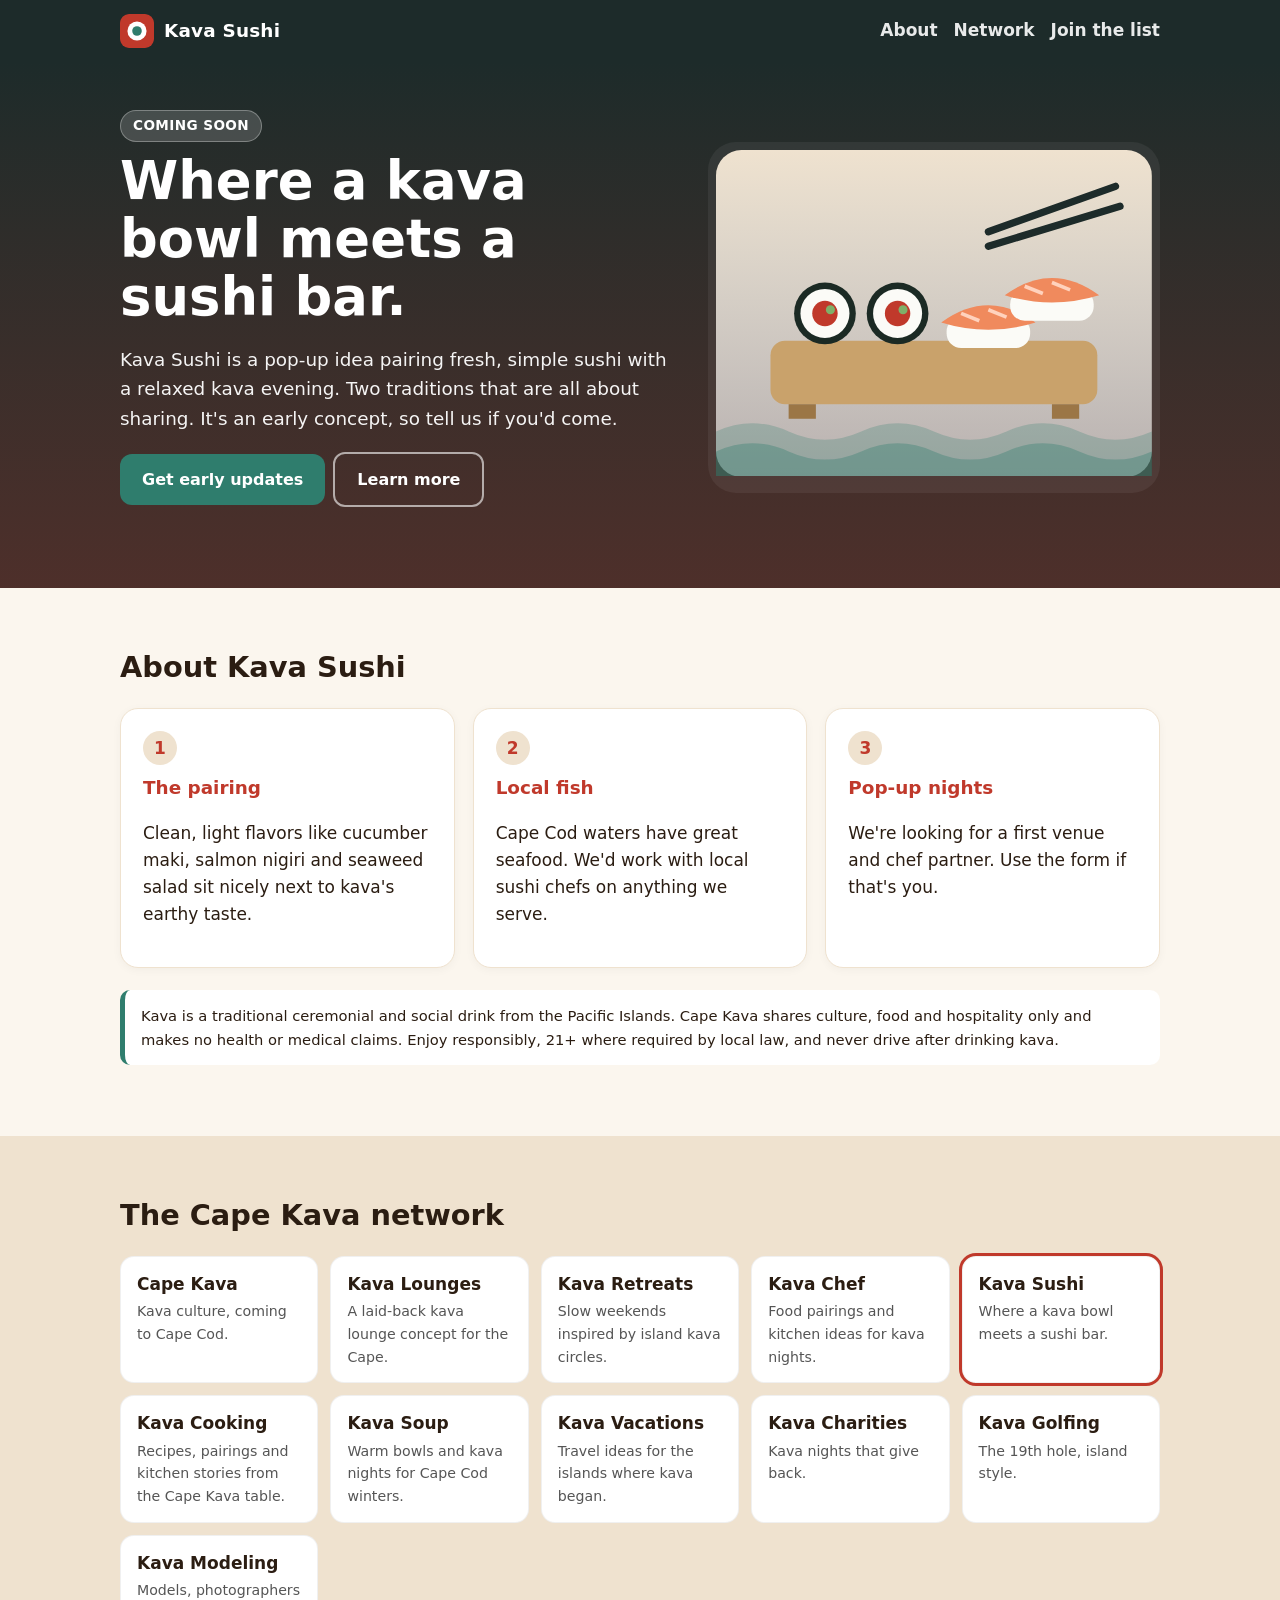
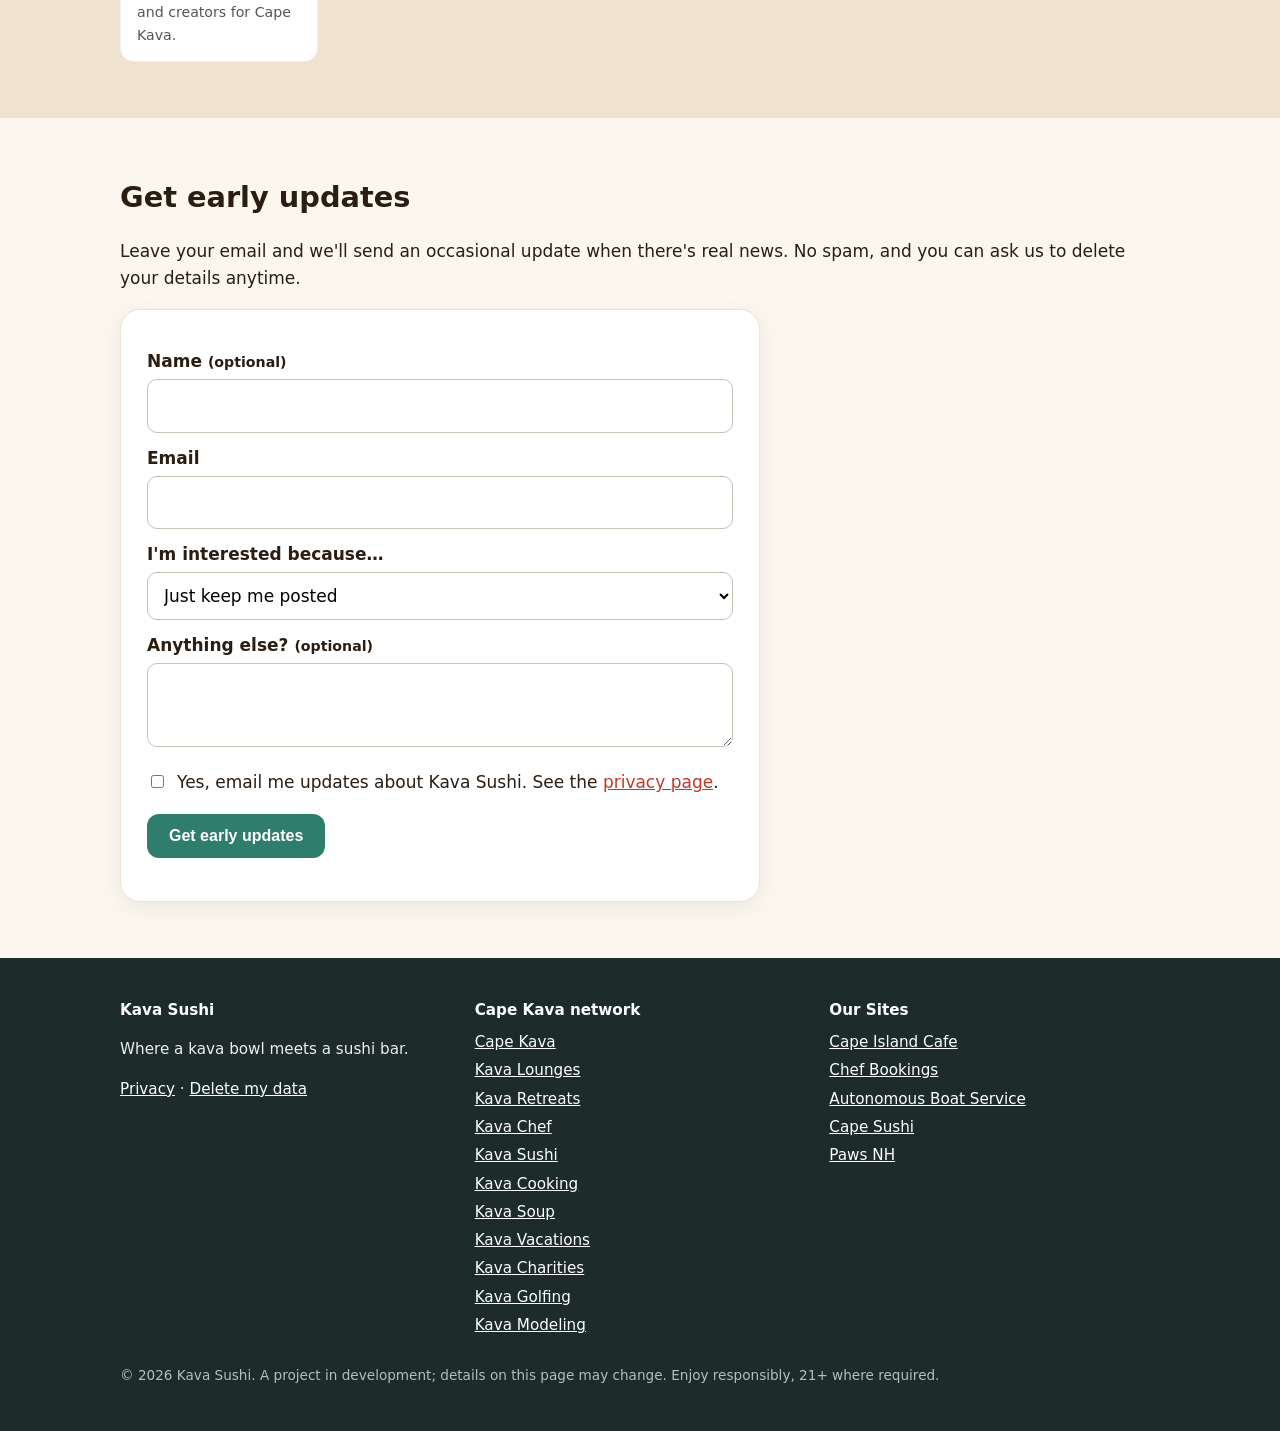
==== index.html @ 0c2571f2 "Landing page from domain batch generator" ====
<!doctype html>
<html lang="en">
<head>
<meta charset="utf-8">
<meta name="viewport" content="width=device-width,initial-scale=1">
<title>Kava Sushi: Where a kava bowl meets a sushi bar.</title>
<meta name="description" content="Where a kava bowl meets a sushi bar. Kava Sushi is a pop-up idea pairing fresh, simple sushi with a relaxed kava evening.">
<link rel="canonical" href="https://platinum00001.github.io/kavasushi.com/">
<meta name="theme-color" content="#1d2b2a">
<meta property="og:type" content="website">
<meta property="og:site_name" content="Kava Sushi">
<meta property="og:title" content="Kava Sushi: Where a kava bowl meets a sushi bar.">
<meta property="og:description" content="Where a kava bowl meets a sushi bar. Kava Sushi is a pop-up idea pairing fresh, simple sushi with a relaxed kava evening.">
<meta property="og:url" content="https://platinum00001.github.io/kavasushi.com/">
<meta property="og:image" content="https://platinum00001.github.io/kavasushi.com/og.png">
<meta property="og:image:width" content="1200"><meta property="og:image:height" content="630">
<meta name="twitter:card" content="summary_large_image">
<meta name="twitter:title" content="Kava Sushi: Where a kava bowl meets a sushi bar.">
<meta name="twitter:description" content="Where a kava bowl meets a sushi bar. Kava Sushi is a pop-up idea pairing fresh, simple sushi with a relaxed kava evening.">
<meta name="twitter:image" content="https://platinum00001.github.io/kavasushi.com/og.png">
<link rel="icon" href="favicon.svg" type="image/svg+xml">
<link rel="icon" href="favicon-32.png" sizes="32x32" type="image/png">
<link rel="apple-touch-icon" href="apple-touch-icon.png">
<link rel="manifest" href="site.webmanifest">
<link rel="stylesheet" href="css/style.css">
</head>
<body>
<header class="top"><div class="wrap">
<a class="brand" href="./"><img src="favicon.svg" alt="" width="34" height="34">Kava Sushi</a>
<nav><a href="./#about" class="opt">About</a><a href="./#network" class="opt">Network</a><a href="./#join">Join the list</a></nav>
</div></header>
<main>
<section class="hero"><div class="wrap">
<div><span class="badge">Coming soon</span><h1>Where a kava bowl meets a sushi bar.</h1><p class="lead">Kava Sushi is a pop-up idea pairing fresh, simple sushi with a relaxed kava evening. Two traditions that are all about sharing. It&#x27;s an early concept, so tell us if you&#x27;d come.</p>
<p><a class="btn" href="#join">Get early updates</a><a class="btn ghost" href="#about">Learn more</a></p></div>
<div class="art"><svg viewBox="0 0 480 360" xmlns="http://www.w3.org/2000/svg" role="img" aria-hidden="true"><defs><linearGradient id="sky" x1="0" y1="0" x2="0" y2="1"><stop offset="0" stop-color="#efe2cf"/><stop offset="1" stop-color="#ffffff" stop-opacity="0.6"/></linearGradient></defs><rect width="480" height="360" rx="28" fill="url(#sky)"/><path d="M300 90 L440 40 M300 106 L445 62" stroke="#1d2b2a" stroke-width="8" stroke-linecap="round"/><path d="M0 310 q40 -18 80 0 t80 0 t80 0 t80 0 t80 0 t80 0 v50 h-480z" fill="#2f7d6d" opacity=".25"/><path d="M0 332 q40 -18 80 0 t80 0 t80 0 t80 0 t80 0 t80 0 v28 h-480z" fill="#2f7d6d" opacity=".35"/><rect x="60" y="210" width="360" height="70" rx="16" fill="#c9a26b"/><rect x="80" y="280" width="30" height="16" fill="#9b7646"/><rect x="370" y="280" width="30" height="16" fill="#9b7646"/><g transform="translate(120 180)"><circle r="34" fill="#1b2a24"/><circle r="27" fill="#fbfbf7"/><circle r="14" fill="#c0392b"/><circle cx="6" cy="-4" r="5" fill="#7fb069"/></g><g transform="translate(200 180)"><circle r="34" fill="#1b2a24"/><circle r="27" fill="#fbfbf7"/><circle r="14" fill="#c0392b"/><circle cx="6" cy="-4" r="5" fill="#7fb069"/></g><g transform="translate(300 190)"><rect x="-46" y="-6" width="92" height="34" rx="16" fill="#fbfbf7"/><path d="M-52 0 q52 -38 104 0 q-52 16 -104 0z" fill="#f08a5d"/><path d="M-30 -10 l20 8 M0 -14 l20 8" stroke="#ffd2bd" stroke-width="4"/></g><g transform="translate(370 160)"><rect x="-46" y="-6" width="92" height="34" rx="16" fill="#fbfbf7"/><path d="M-52 0 q52 -38 104 0 q-52 16 -104 0z" fill="#f08a5d"/><path d="M-30 -10 l20 8 M0 -14 l20 8" stroke="#ffd2bd" stroke-width="4"/></g></svg></div>
</div></section>
<section id="about"><div class="wrap"><h2>About Kava Sushi</h2><div class="cards"><div class="card"><span class="n">1</span><h3>The pairing</h3><p>Clean, light flavors like cucumber maki, salmon nigiri and seaweed salad sit nicely next to kava&#x27;s earthy taste.</p></div><div class="card"><span class="n">2</span><h3>Local fish</h3><p>Cape Cod waters have great seafood. We&#x27;d work with local sushi chefs on anything we serve.</p></div><div class="card"><span class="n">3</span><h3>Pop-up nights</h3><p>We&#x27;re looking for a first venue and chef partner. Use the form if that&#x27;s you.</p></div></div><p class="note">Kava is a traditional ceremonial and social drink from the Pacific Islands. Cape Kava shares culture, food and hospitality only and makes no health or medical claims. Enjoy responsibly, 21+ where required by local law, and never drive after drinking kava.</p></div></section>
<section class="band" id="network"><div class="wrap"><h2>The Cape Kava network</h2><div class="net"><a href="https://platinum00001.github.io/kapekava.com/">Cape Kava<small>Kava culture, coming to Cape Cod.</small></a><a href="https://platinum00001.github.io/kavalounges.com/">Kava Lounges<small>A laid-back kava lounge concept for the Cape.</small></a><a href="https://platinum00001.github.io/kavaretreats.com/">Kava Retreats<small>Slow weekends inspired by island kava circles.</small></a><a href="https://platinum00001.github.io/kavachef.com/">Kava Chef<small>Food pairings and kitchen ideas for kava nights.</small></a><a href="https://platinum00001.github.io/kavasushi.com/" class="here" aria-current="page">Kava Sushi<small>Where a kava bowl meets a sushi bar.</small></a><a href="https://platinum00001.github.io/kavacooking.com/">Kava Cooking<small>Recipes, pairings and kitchen stories from the Cape Kava table.</small></a><a href="https://platinum00001.github.io/kavasoup.com/">Kava Soup<small>Warm bowls and kava nights for Cape Cod winters.</small></a><a href="https://platinum00001.github.io/kavavacations.com/">Kava Vacations<small>Travel ideas for the islands where kava began.</small></a><a href="https://platinum00001.github.io/kavacharities.com/">Kava Charities<small>Kava nights that give back.</small></a><a href="https://platinum00001.github.io/kavagolfing.com/">Kava Golfing<small>The 19th hole, island style.</small></a><a href="https://platinum00001.github.io/kavamodeling.com/">Kava Modeling<small>Models, photographers and creators for Cape Kava.</small></a></div></div></section>
<section id="join"><div class="wrap"><h2>Get early updates</h2>
<p>Leave your email and we'll send an occasional update when there's real news. No spam, and you can ask us to delete your details anytime.</p>
<form class="signup" id="signup" novalidate>
<label for="f-name">Name <small>(optional)</small></label><input id="f-name" name="name" type="text" maxlength="120" autocomplete="name">
<label for="f-email">Email</label><input id="f-email" name="email" type="email" maxlength="200" required autocomplete="email">
<label for="f-interest">I'm interested because…</label><select id="f-interest" name="interest"><option>Just keep me posted</option><option>I&#x27;d come to a kava + sushi night</option><option>I&#x27;m a sushi chef or restaurant</option><option>I have a venue</option></select>
<label for="f-note">Anything else? <small>(optional)</small></label><textarea id="f-note" name="note" maxlength="600"></textarea>
<div class="hp" aria-hidden="true"><label for="f-web">Website</label><input id="f-web" name="website_url" type="text" tabindex="-1" autocomplete="off"></div>
<label class="check"><input type="checkbox" name="consent" required> <span>Yes, email me updates about Kava Sushi. See the <a href="privacy.html">privacy page</a>.</span></label>
<p><button class="btn" type="submit">Get early updates</button></p>
<div class="msg" id="signup-msg" role="status" aria-live="polite"></div>
</form></div></section>
</main>
<footer><div class="wrap">
<div class="cols">
<div><h4>Kava Sushi</h4><p>Where a kava bowl meets a sushi bar.</p><p><a href="privacy.html">Privacy</a> · <a href="privacy.html#data-deletion">Delete my data</a></p></div>
<div><h4>Cape Kava network</h4><ul><li><a href="https://platinum00001.github.io/kapekava.com/">Cape Kava</a></li><li><a href="https://platinum00001.github.io/kavalounges.com/">Kava Lounges</a></li><li><a href="https://platinum00001.github.io/kavaretreats.com/">Kava Retreats</a></li><li><a href="https://platinum00001.github.io/kavachef.com/">Kava Chef</a></li><li><a href="https://platinum00001.github.io/kavasushi.com/">Kava Sushi</a></li><li><a href="https://platinum00001.github.io/kavacooking.com/">Kava Cooking</a></li><li><a href="https://platinum00001.github.io/kavasoup.com/">Kava Soup</a></li><li><a href="https://platinum00001.github.io/kavavacations.com/">Kava Vacations</a></li><li><a href="https://platinum00001.github.io/kavacharities.com/">Kava Charities</a></li><li><a href="https://platinum00001.github.io/kavagolfing.com/">Kava Golfing</a></li><li><a href="https://platinum00001.github.io/kavamodeling.com/">Kava Modeling</a></li></ul></div><div><h4>Our Sites</h4><ul><li><a href="https://capeislandcafe.com/">Cape Island Cafe</a></li><li><a href="https://chefbookings.org/">Chef Bookings</a></li><li><a href="https://platinum00001.github.io/autonomousboatservice.com/">Autonomous Boat Service</a></li><li><a href="https://platinum00001.github.io/capesushi.com/">Cape Sushi</a></li><li><a href="https://platinum00001.github.io/pawsnh.com/">Paws NH</a></li></ul></div>
</div>
<p class="fine">© 2026 Kava Sushi. A project in development; details on this page may change. Enjoy responsibly, 21+ where required.</p>
</div></footer>
<script type="application/ld+json">{"@context": "https://schema.org", "@type": "WebSite", "name": "Kava Sushi", "url": "https://platinum00001.github.io/kavasushi.com/", "description": "Where a kava bowl meets a sushi bar."}</script>
<script src="config.js"></script><script src="js/form.js"></script>
</body></html>
---- css/style.css ----
:root{--bg:#fbf6ee;--ink:#2b1d12;--accent:#c0392b;--accent2:#2f7d6d;--soft:#efe2cf;--hero:#1d2b2a}
*{box-sizing:border-box}html{scroll-behavior:smooth}
body{margin:0;font:17px/1.6 system-ui,-apple-system,"Segoe UI",Roboto,Helvetica,Arial,sans-serif;color:var(--ink);background:var(--bg)}
a{color:var(--accent)}img,svg{max-width:100%;height:auto}
.wrap{max-width:1080px;margin:0 auto;padding:0 20px}
header.top{background:var(--hero);color:#fff}
header.top .wrap{display:flex;align-items:center;justify-content:space-between;gap:12px;padding-top:14px;padding-bottom:14px}
.brand{display:flex;align-items:center;gap:10px;color:#fff;text-decoration:none;font-weight:800;font-size:1.15rem;letter-spacing:.2px}
.brand img{width:34px;height:34px;border-radius:9px}
header.top nav a{color:#fff;opacity:.9;margin-left:16px;text-decoration:none;font-weight:600}
header.top nav a:hover{opacity:1;text-decoration:underline}
.hero{background:linear-gradient(180deg,var(--hero),color-mix(in srgb,var(--hero) 70%,var(--accent)));color:#fff;padding:48px 0 64px}
.hero .wrap{display:grid;grid-template-columns:1.1fr .9fr;gap:36px;align-items:center}
.hero h1{font-size:clamp(2rem,4.6vw,3.3rem);line-height:1.1;margin:.2em 0 .3em}
.hero p.lead{font-size:1.15rem;opacity:.95;max-width:38em}
.badge{display:inline-block;background:rgba(255,255,255,.16);border:1px solid rgba(255,255,255,.3);padding:4px 12px;border-radius:99px;font-size:.85rem;font-weight:700;letter-spacing:.4px;text-transform:uppercase}
.btn{display:inline-block;background:var(--accent2);color:#fff;font-weight:700;padding:13px 22px;border-radius:12px;text-decoration:none;border:0;cursor:pointer;font-size:1rem}
.btn:hover{filter:brightness(1.08)}
.btn.ghost{background:transparent;border:2px solid rgba(255,255,255,.6);margin-left:8px}
.art{background:rgba(255,255,255,.06);border-radius:28px;padding:8px}
section{padding:56px 0}
section h2{font-size:1.8rem;margin:0 0 18px}
.cards{display:grid;grid-template-columns:repeat(auto-fit,minmax(230px,1fr));gap:18px}
.card{background:#fff;border:1px solid var(--soft);border-radius:18px;padding:22px;box-shadow:0 2px 10px rgba(0,0,0,.04)}
.card h3{margin:.1em 0 .4em;font-size:1.15rem;color:var(--accent)}
.card .n{display:inline-grid;place-items:center;width:34px;height:34px;border-radius:50%;background:var(--soft);color:var(--accent);font-weight:800;margin-bottom:6px}
.band{background:var(--soft)}
.net{display:grid;grid-template-columns:repeat(auto-fit,minmax(180px,1fr));gap:12px}
.net a{display:block;background:#fff;border-radius:14px;padding:14px 16px;text-decoration:none;color:var(--ink);border:1px solid rgba(0,0,0,.06);font-weight:700}
.net a small{display:block;font-weight:400;color:#555;margin-top:2px}
.net a.here{outline:3px solid var(--accent);pointer-events:none}
form.signup{background:#fff;border-radius:20px;padding:26px;border:1px solid var(--soft);max-width:640px;box-shadow:0 6px 24px rgba(0,0,0,.06)}
form.signup label{display:block;font-weight:700;margin:12px 0 4px}
form.signup input[type=text],form.signup input[type=email],form.signup select,form.signup textarea{width:100%;padding:12px;border:1px solid #c9c2b6;border-radius:10px;font:inherit;background:#fff}
form.signup textarea{min-height:84px}
form.signup .check{display:flex;gap:10px;align-items:flex-start;font-weight:400;margin-top:14px}
form.signup .check input{margin-top:6px}
.hp{position:absolute!important;left:-9999px!important;width:1px;height:1px;overflow:hidden}
.msg{margin-top:14px;padding:12px 14px;border-radius:10px;display:none}
.msg.ok{display:block;background:#e6f4ea;color:#1e5b2f}.msg.err{display:block;background:#fdecea;color:#8a1c12}
.note{font-size:.92rem;background:#fff;border-left:5px solid var(--accent2);padding:14px 16px;border-radius:10px;margin-top:22px}
footer{background:var(--hero);color:#eee;padding:40px 0 30px;font-size:.95rem}
footer a{color:#fff}
footer .cols{display:grid;grid-template-columns:repeat(auto-fit,minmax(220px,1fr));gap:24px}
footer h4{margin:0 0 8px;color:#fff}
footer ul{list-style:none;padding:0;margin:0}footer li{margin:4px 0}
footer .fine{opacity:.75;margin-top:24px;font-size:.85rem}
.prose{max-width:760px}.prose h2{margin-top:1.4em}
@media (max-width:820px){.hero .wrap{grid-template-columns:1fr}.art{max-width:420px}header.top nav a{margin-left:10px;font-size:.92rem}}
@media (max-width:480px){header.top nav .opt{display:none}.btn.ghost{margin:10px 0 0}}
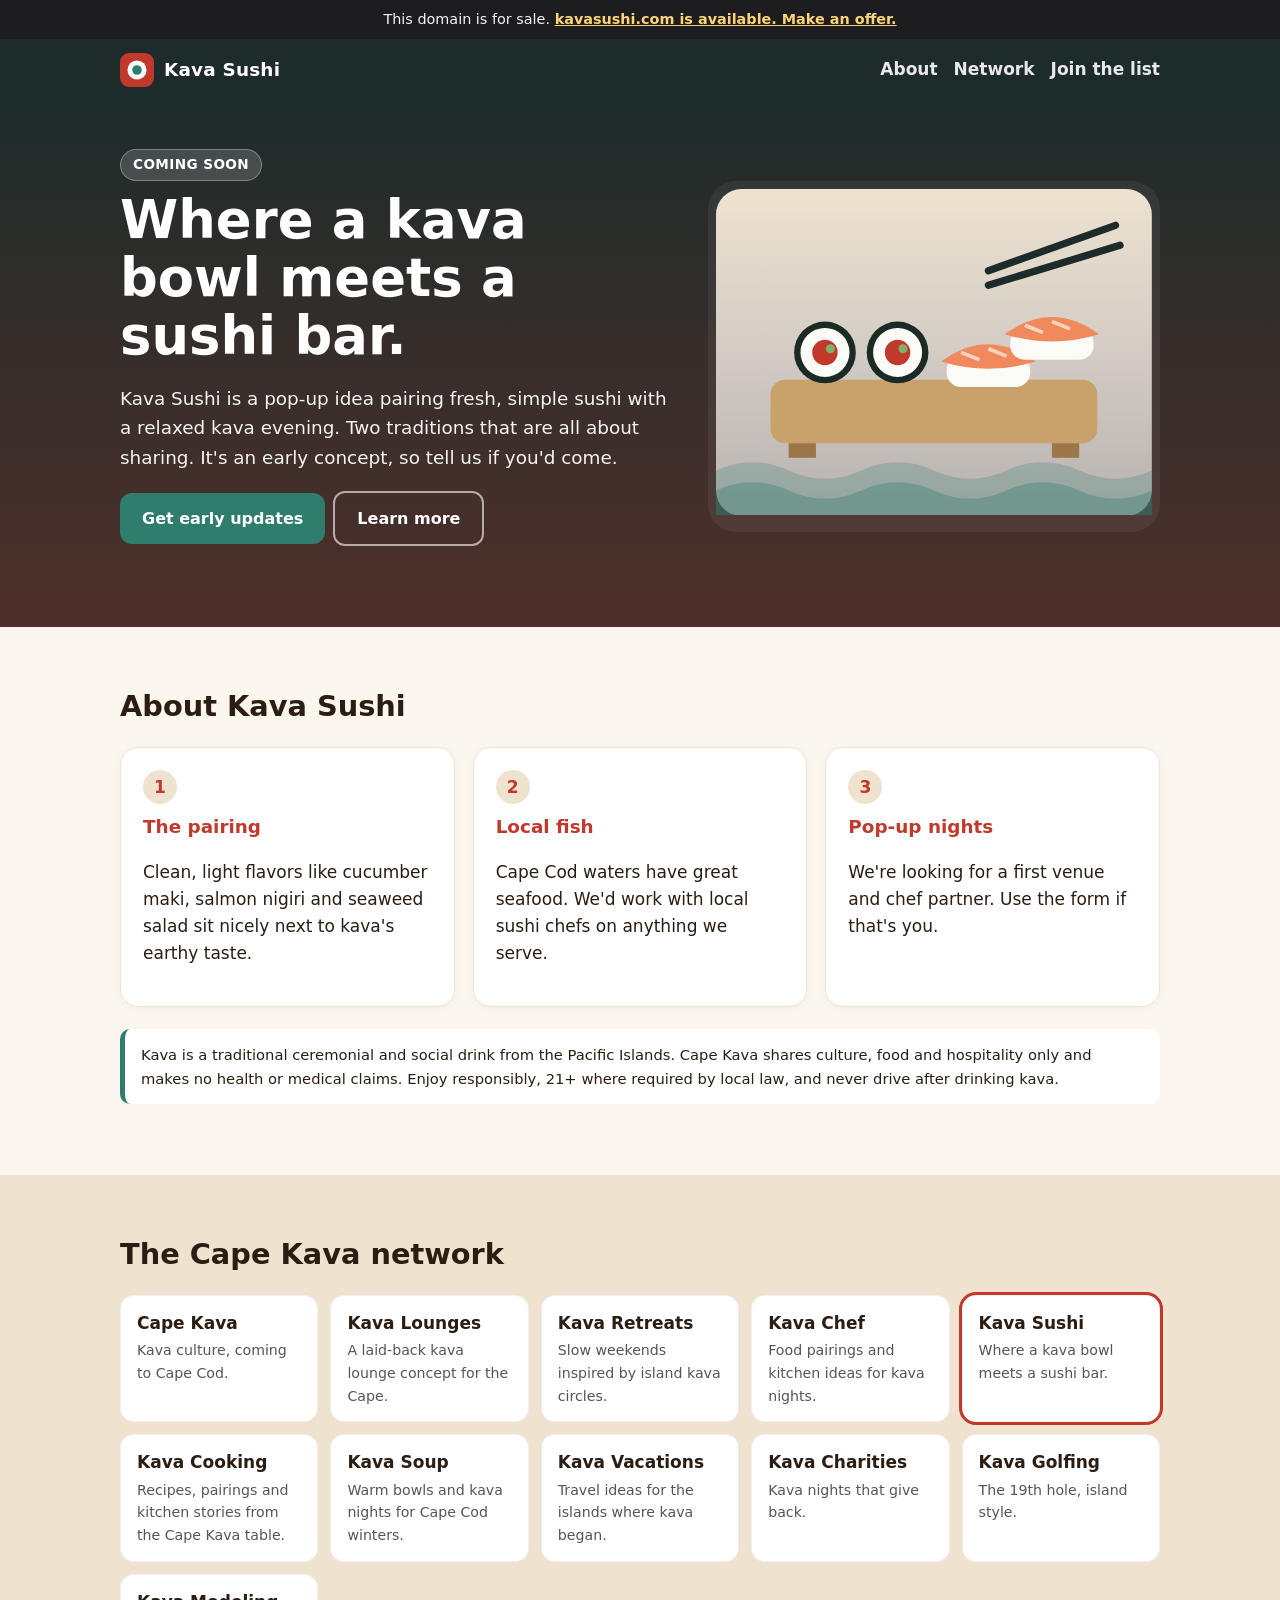
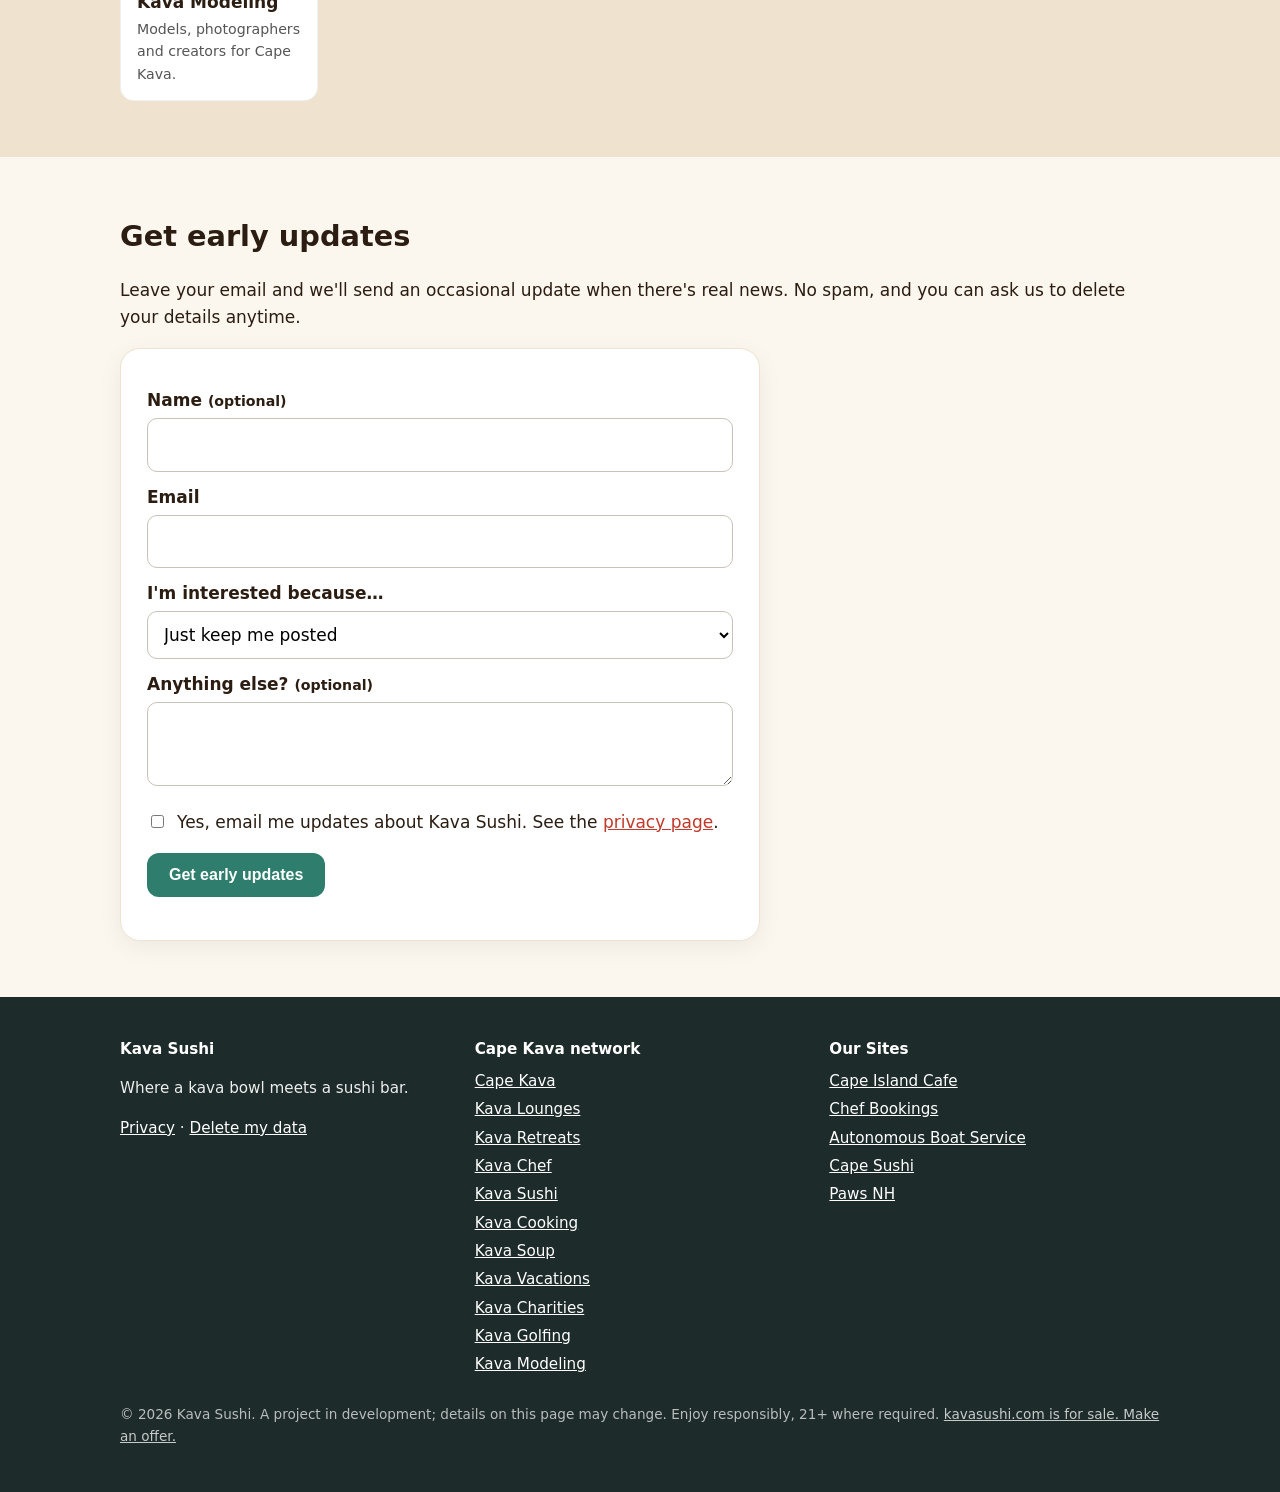
==== commit 955db7ac: "Add for-sale notice linking to Afternic" ====
--- a/index.html
+++ b/index.html
@@ -25,6 +25,7 @@
 <link rel="stylesheet" href="css/style.css">
 </head>
 <body>
+<div class="forsale" style="background:#1d1d1f;color:#f5f5f7;text-align:center;font-size:.9rem;padding:8px 12px">This domain is for sale. <a href="https://www.afternic.com/domain/kavasushi.com" target="_blank" rel="noopener" style="color:#ffd479;font-weight:600">kavasushi.com is available. Make an offer.</a></div>
 <header class="top"><div class="wrap">
 <a class="brand" href="./"><img src="favicon.svg" alt="" width="34" height="34">Kava Sushi</a>
 <nav><a href="./#about" class="opt">About</a><a href="./#network" class="opt">Network</a><a href="./#join">Join the list</a></nav>
@@ -55,7 +56,7 @@
 <div><h4>Kava Sushi</h4><p>Where a kava bowl meets a sushi bar.</p><p><a href="privacy.html">Privacy</a> · <a href="privacy.html#data-deletion">Delete my data</a></p></div>
 <div><h4>Cape Kava network</h4><ul><li><a href="https://platinum00001.github.io/kapekava.com/">Cape Kava</a></li><li><a href="https://platinum00001.github.io/kavalounges.com/">Kava Lounges</a></li><li><a href="https://platinum00001.github.io/kavaretreats.com/">Kava Retreats</a></li><li><a href="https://platinum00001.github.io/kavachef.com/">Kava Chef</a></li><li><a href="https://platinum00001.github.io/kavasushi.com/">Kava Sushi</a></li><li><a href="https://platinum00001.github.io/kavacooking.com/">Kava Cooking</a></li><li><a href="https://platinum00001.github.io/kavasoup.com/">Kava Soup</a></li><li><a href="https://platinum00001.github.io/kavavacations.com/">Kava Vacations</a></li><li><a href="https://platinum00001.github.io/kavacharities.com/">Kava Charities</a></li><li><a href="https://platinum00001.github.io/kavagolfing.com/">Kava Golfing</a></li><li><a href="https://platinum00001.github.io/kavamodeling.com/">Kava Modeling</a></li></ul></div><div><h4>Our Sites</h4><ul><li><a href="https://capeislandcafe.com/">Cape Island Cafe</a></li><li><a href="https://chefbookings.org/">Chef Bookings</a></li><li><a href="https://platinum00001.github.io/autonomousboatservice.com/">Autonomous Boat Service</a></li><li><a href="https://platinum00001.github.io/capesushi.com/">Cape Sushi</a></li><li><a href="https://platinum00001.github.io/pawsnh.com/">Paws NH</a></li></ul></div>
 </div>
-<p class="fine">© 2026 Kava Sushi. A project in development; details on this page may change. Enjoy responsibly, 21+ where required.</p>
+<p class="fine">© 2026 Kava Sushi. A project in development; details on this page may change. Enjoy responsibly, 21+ where required. <a href="https://www.afternic.com/domain/kavasushi.com" target="_blank" rel="noopener">kavasushi.com is for sale. Make an offer.</a></p>
 </div></footer>
 <script type="application/ld+json">{"@context": "https://schema.org", "@type": "WebSite", "name": "Kava Sushi", "url": "https://platinum00001.github.io/kavasushi.com/", "description": "Where a kava bowl meets a sushi bar."}</script>
 <script src="config.js"></script><script src="js/form.js"></script>
